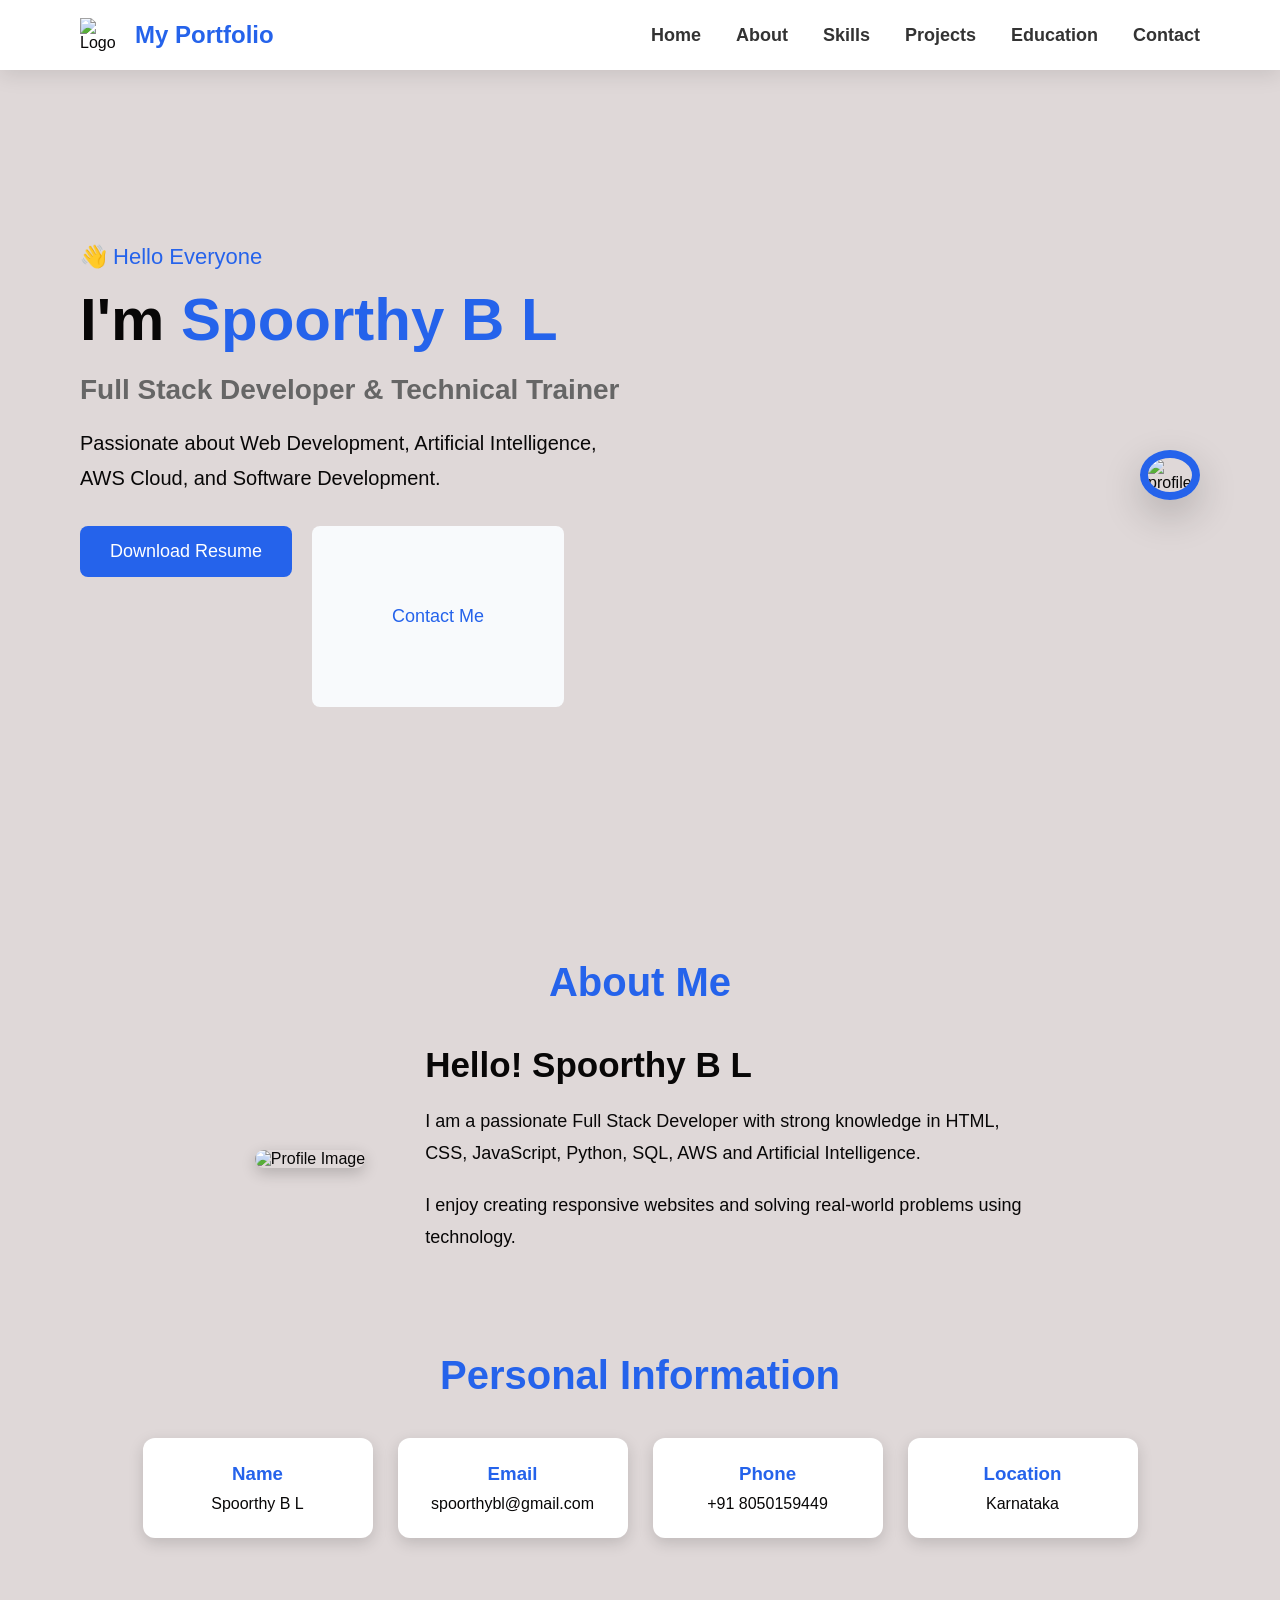
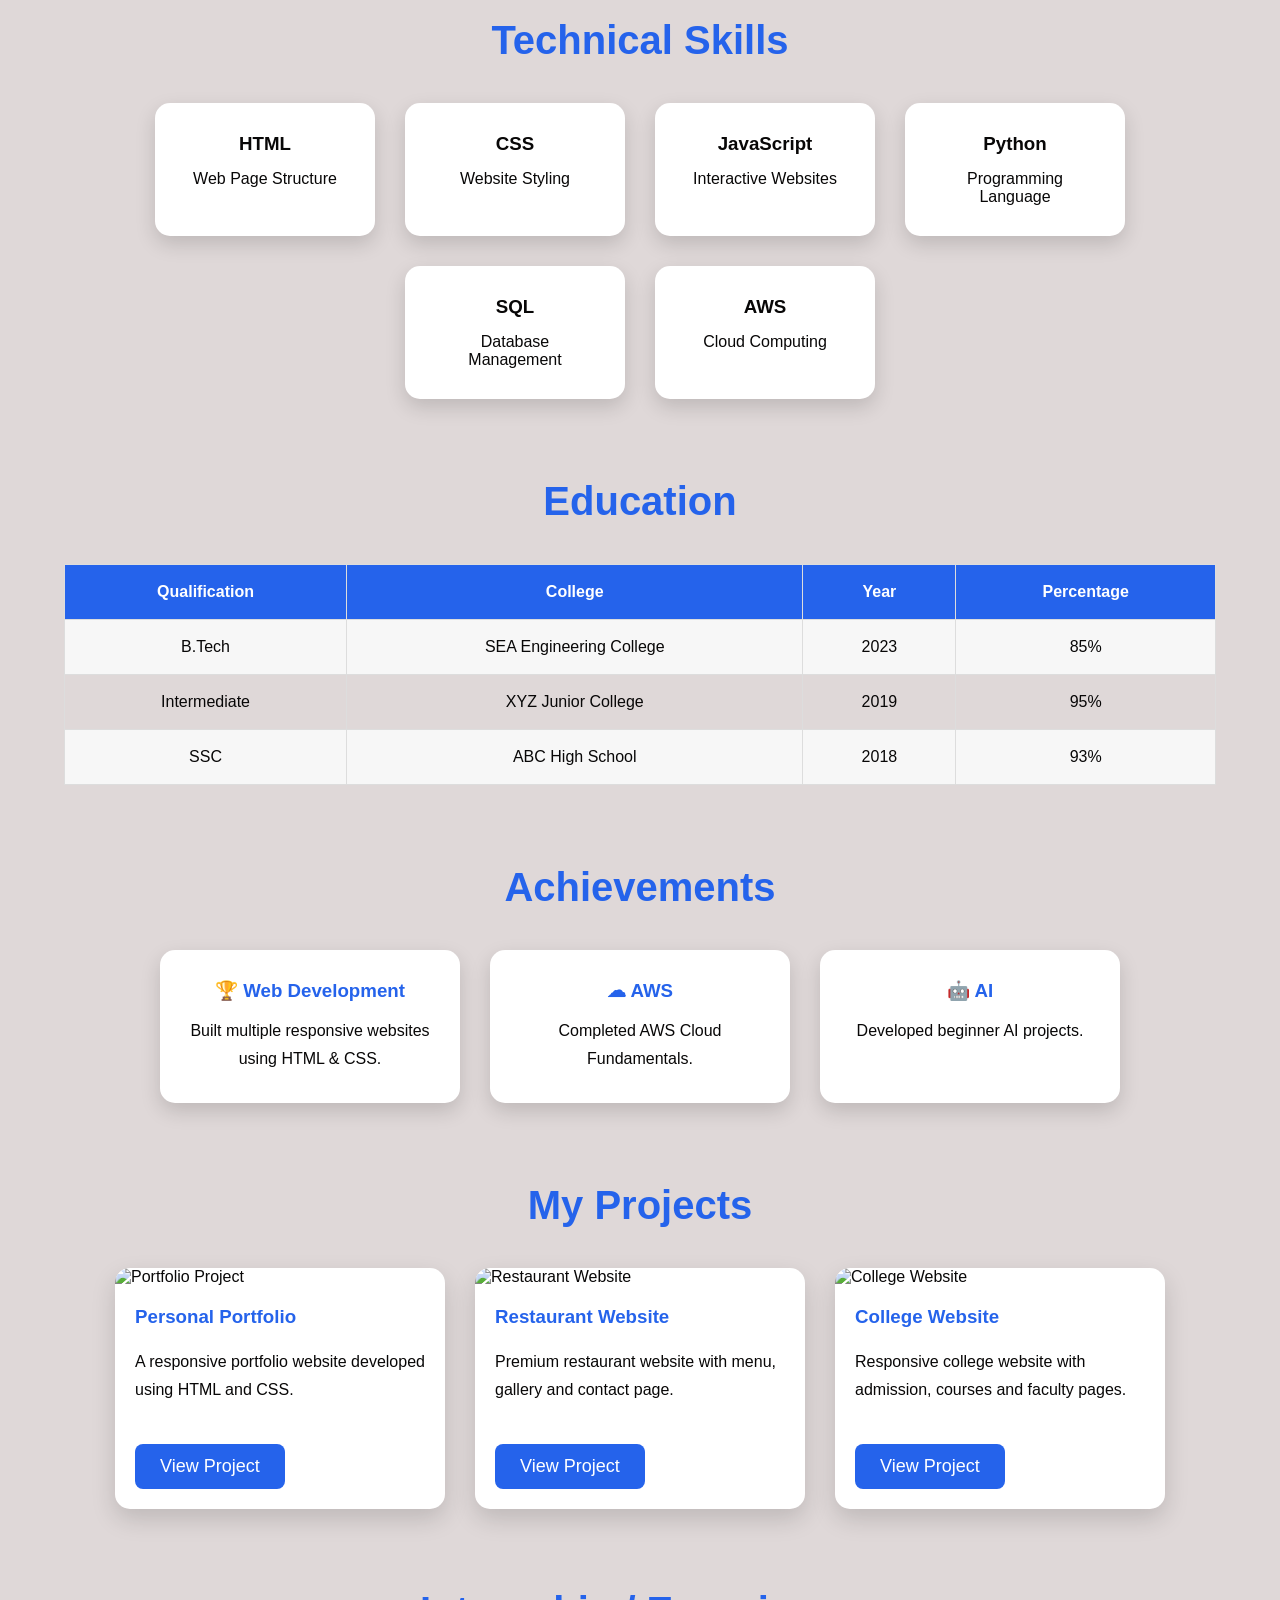
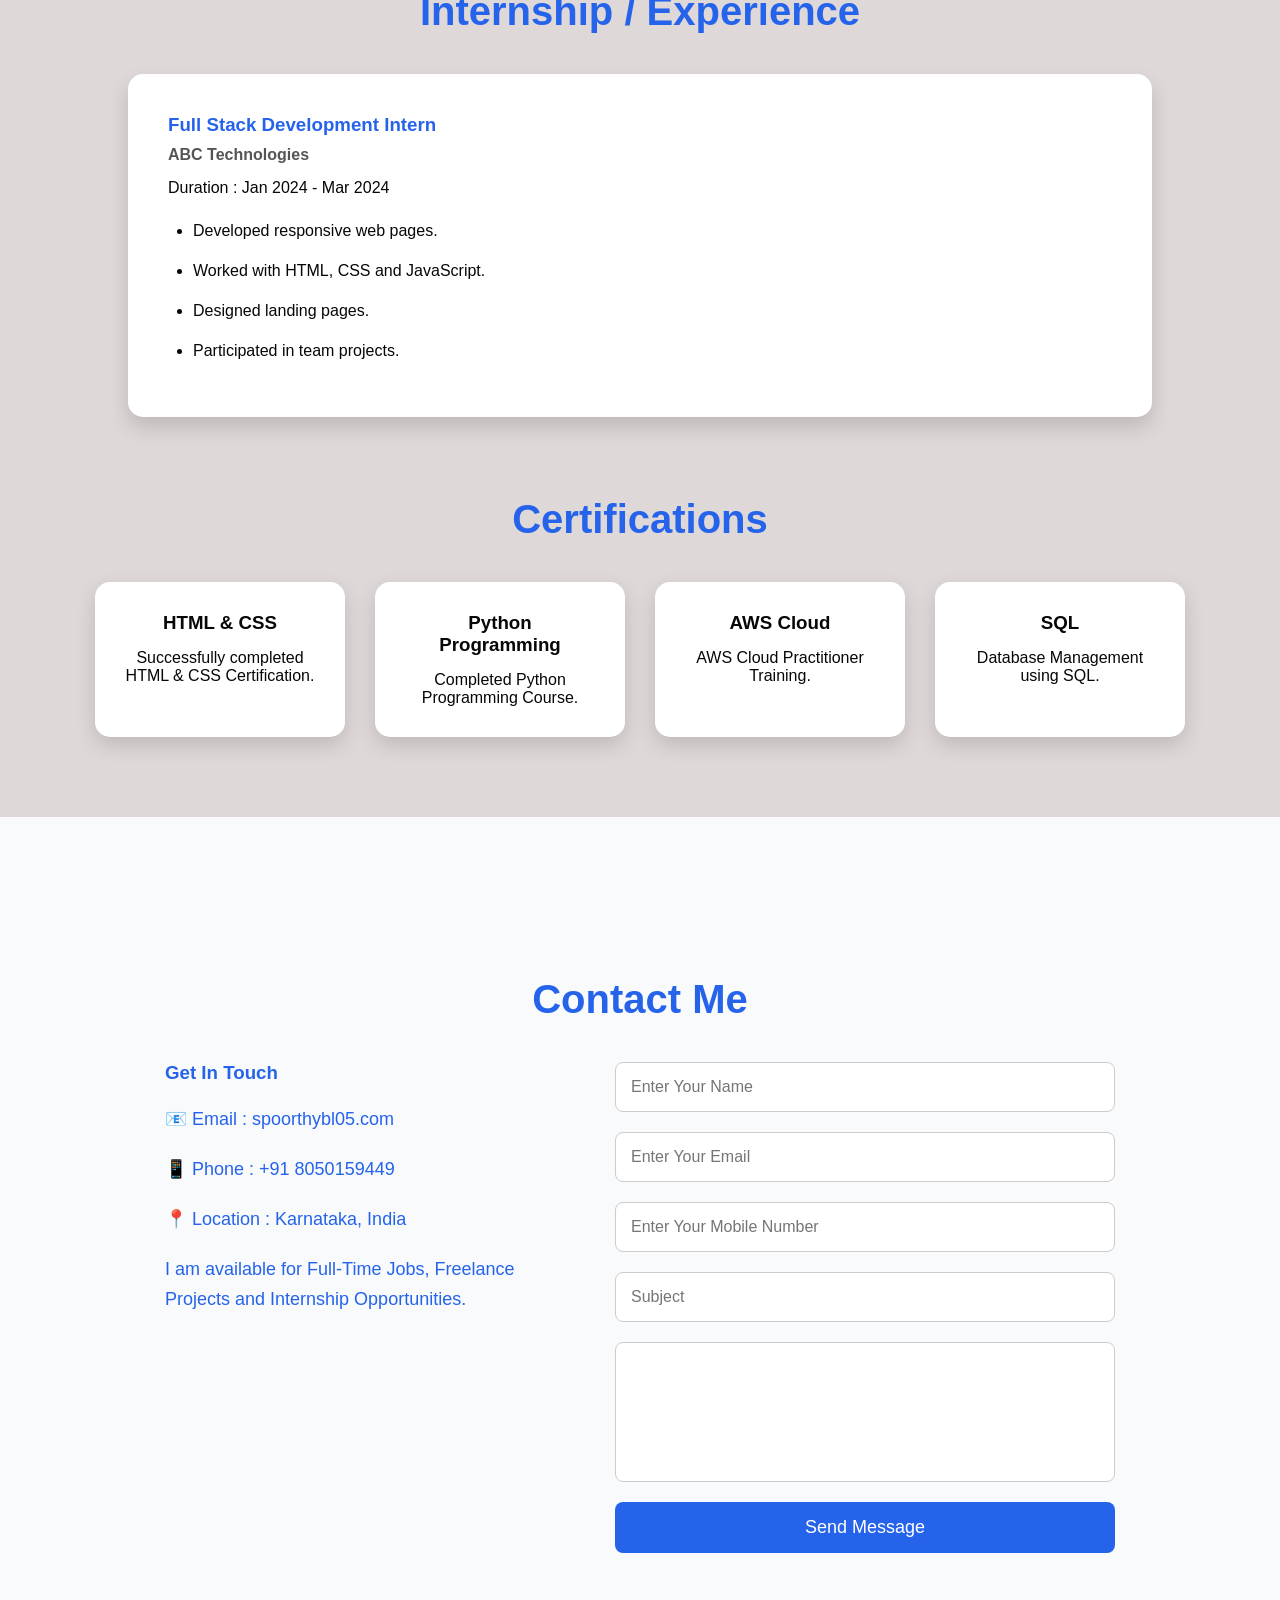
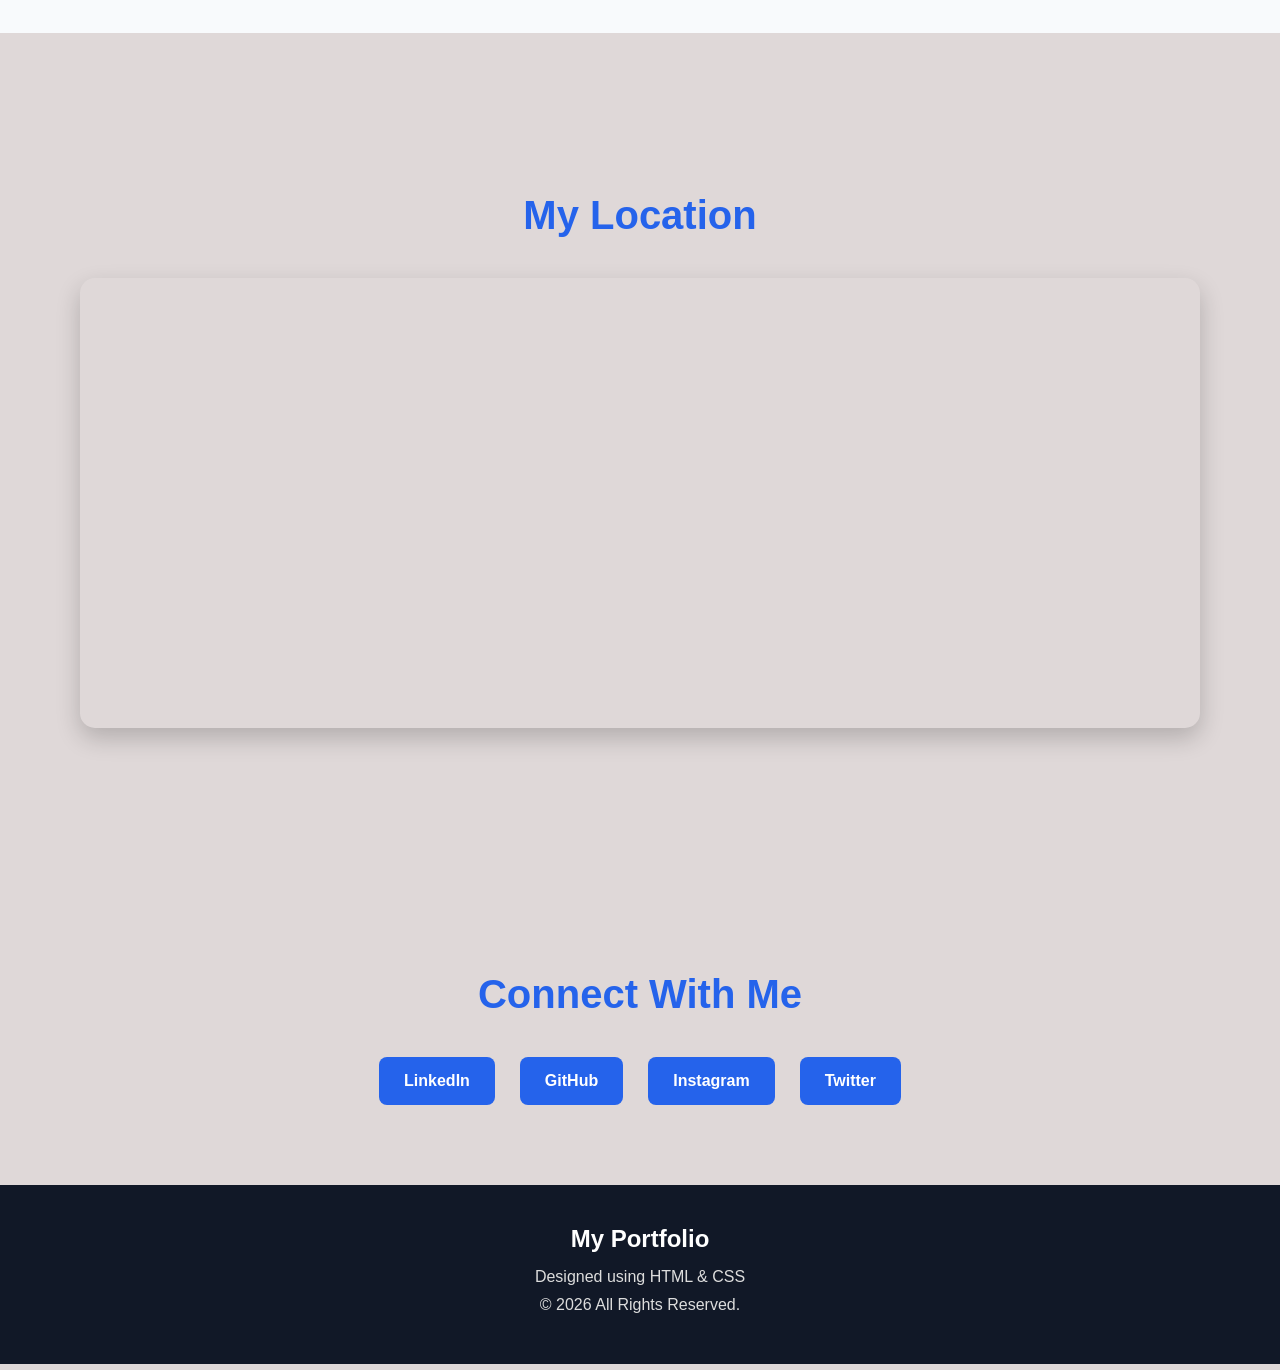
==== index.html @ d9932e9c "Add files via upload" ====
<!DOCTYPE html>

<!--
====================================================
        STUDENT PERSONAL PORTFOLIO WEBSITE
====================================================

Author : Spoorthy B L

This project is created for learning HTML & CSS.

====================================================
-->

<html lang="en">

<head>

    <!-- Character Encoding -->
    <meta charset="UTF-8">

    <!-- Responsive Website -->
    <meta name="viewport"
          content="width=device-width, initial-scale=1.0">

    <!-- SEO Description -->
    <meta name="description"
          content="Personal Portfolio Website">

    <!-- Keywords -->
    <meta name="keywords"
          content="HTML,CSS,Portfolio">

    <!-- Author -->
    <meta name="author"
          content="Spoorthy B L">

    <!-- Browser Title -->
    <title>Spoorthy B L- Portfolio</title>

    <!-- Website Logo -->
    <link rel="icon"
          href="images/logo.png">

    <!-- External CSS -->
    <link rel="stylesheet"
          href="style1.css">

</head>

<body>

<!-- ===========================================
                HEADER START
=========================================== -->

<header>

    <!-- Website Logo -->

    <div class="logo">

        <img src="images/logo.png"
             alt="Logo">

        <h2>My Portfolio</h2>

    </div>

    <!-- Navigation -->

    <nav>

        <ul>

            <li><a href="#home">Home</a></li>

            <li><a href="#about">About</a></li>

            <li><a href="#skills">Skills</a></li>

            <li><a href="#projects">Projects</a></li>

            <li><a href="#education">Education</a></li>

            <li><a href="#contact">Contact</a></li>

        </ul>

    </nav>

</header>

<!-- ===========================================
                HEADER END
=========================================== -->





<!-- ===========================================
                HERO SECTION
=========================================== -->

<section class="hero">

    <!-- Left Side -->

    <div class="hero-content">

        <p class="welcome">

            👋 Hello Everyone

        </p>

        <h1>

            I'm

            <span>

               Spoorthy B L

            </span>

        </h1>

        <h3>

            Full Stack Developer & Technical Trainer

        </h3>

        <p class="description">

            Passionate about Web Development,

            Artificial Intelligence,

            AWS Cloud,

            and Software Development.

        </p>

        <div class="buttons">

            <a href="resume.pdf"
               download>

                <button class="resume">

                    Download Resume

                </button>

            </a>

            <a href="#contact">

                <button class="contact">

                    Contact Me

                </button>

            </a>

        </div>

    </div>



    <!-- Right Side -->

    <div class="hero-image">

        <img src="C:\Users\SPOORTHY\Downloads\123.jpg"
             alt="profile">

    </div>

</section>

<!-- ===========================================
                ABOUT SECTION START
=========================================== -->

<section class="about" id="about">

    <h2 class="section-title">

        About Me

    </h2>

    <div class="about-container">

        <div class="about-image">

            <img src="images/profile.png"
                 alt="Profile Image">

        </div>

        <div class="about-content">

            <h3>Hello! Spoorthy B L</h3>

            <p>

                I am a passionate Full Stack Developer with
                strong knowledge in HTML, CSS, JavaScript,
                Python, SQL, AWS and Artificial Intelligence.

            </p>

            <p>

                I enjoy creating responsive websites and
                solving real-world problems using technology.

            </p>

        </div>

    </div>

</section>

<!-- ===========================================
                ABOUT SECTION END
=========================================== -->



<!-- ===========================================
          PERSONAL INFORMATION START
=========================================== -->

<section class="personal-info">

    <h2 class="section-title">

        Personal Information

    </h2>

    <div class="info-container">

        <div class="info-card">

            <h3>Name</h3>

            <p>Spoorthy B L</p>

        </div>

        <div class="info-card">

            <h3>Email</h3>

            <p>spoorthybl@gmail.com</p>

        </div>

        <div class="info-card">

            <h3>Phone</h3>

            <p>+91 8050159449</p>

        </div>

        <div class="info-card">

            <h3>Location</h3>

            <p>Karnataka</p>

        </div>

    </div>

</section>

<!-- ===========================================
          PERSONAL INFORMATION END
=========================================== -->



<!-- ===========================================
                SKILLS SECTION
=========================================== -->

<section class="skills" id="skills">

    <h2 class="section-title">

        Technical Skills

    </h2>

    <div class="skills-container">

        <div class="skill-card">

            <h3>HTML</h3>

            <p>Web Page Structure</p>

        </div>

        <div class="skill-card">

            <h3>CSS</h3>

            <p>Website Styling</p>

        </div>

        <div class="skill-card">

            <h3>JavaScript</h3>

            <p>Interactive Websites</p>

        </div>

        <div class="skill-card">

            <h3>Python</h3>

            <p>Programming Language</p>

        </div>

        <div class="skill-card">

            <h3>SQL</h3>

            <p>Database Management</p>

        </div>

        <div class="skill-card">

            <h3>AWS</h3>

            <p>Cloud Computing</p>

        </div>

    </div>

</section>

<!-- ===========================================
                SKILLS END
=========================================== -->



<!-- ===========================================
            EDUCATION SECTION START
=========================================== -->

<section class="education" id="education">

    <h2 class="section-title">

        Education

    </h2>

    <table>

        <tr>

            <th>Qualification</th>

            <th>College</th>

            <th>Year</th>

            <th>Percentage</th>

        </tr>

        <tr>

            <td>B.Tech</td>

            <td>SEA Engineering College</td>

            <td>2023</td>

            <td>85%</td>

        </tr>

        <tr>

            <td>Intermediate</td>

            <td>XYZ Junior College</td>

            <td>2019</td>

            <td>95%</td>

        </tr>

        <tr>

            <td>SSC</td>

            <td>ABC High School</td>

            <td>2018</td>

            <td>93%</td>

        </tr>

    </table>

</section>

<!-- ===========================================
            EDUCATION END
=========================================== -->



<!-- ===========================================
            ACHIEVEMENTS START
=========================================== -->

<section class="achievements">

    <h2 class="section-title">

        Achievements

    </h2>

    <div class="achievement-container">

        <div class="achievement-card">

            <h3>🏆 Web Development</h3>

            <p>

                Built multiple responsive websites
                using HTML & CSS.

            </p>

        </div>

        <div class="achievement-card">

            <h3>☁ AWS</h3>

            <p>

                Completed AWS Cloud Fundamentals.

            </p>

        </div>

        <div class="achievement-card">

            <h3>🤖 AI</h3>

            <p>

                Developed beginner AI projects.

            </p>

        </div>

    </div>

</section>

<!-- ===========================================
            ACHIEVEMENTS END
=========================================== -->

<!-- ===========================================
                PROJECTS SECTION START
=========================================== -->

<section class="projects" id="projects">

    <h2 class="section-title">

        My Projects

    </h2>

    <div class="projects-container">

        <!-- Project 1 -->

        <div class="project-card">

            <img src="images/personalportfolio.png"
                 alt="Portfolio Project">

            <h3>Personal Portfolio</h3>

            <p>

                A responsive portfolio website developed
                using HTML and CSS.

            </p>

            <a href="#">

                <button>View Project</button>

            </a>

        </div>

        <!-- Project 2 -->

        <div class="project-card">

            <img src="images/restaurantwebsite.png"
                 alt="Restaurant Website">

            <h3>Restaurant Website</h3>

            <p>

                Premium restaurant website with menu,
                gallery and contact page.

            </p>

            <a href="#">

                <button>View Project</button>

            </a>

        </div>

        <!-- Project 3 -->

        <div class="project-card">

            <img src="images/collegewebsite.png"
                 alt="College Website">

            <h3>College Website</h3>

            <p>

                Responsive college website with admission,
                courses and faculty pages.

            </p>

            <a href="#">

                <button>View Project</button>

            </a>

        </div>

    </div>

</section>

<!-- ===========================================
                PROJECTS SECTION END
=========================================== -->





<!-- ===========================================
                EXPERIENCE SECTION START
=========================================== -->

<section class="experience">

    <h2 class="section-title">

        Internship / Experience

    </h2>

    <div class="experience-card">

        <h3>

            Full Stack Development Intern

        </h3>

        <h4>

            ABC Technologies

        </h4>

        <p>

            Duration : Jan 2024 - Mar 2024

        </p>

        <ul>

            <li>

                Developed responsive web pages.

            </li>

            <li>

                Worked with HTML, CSS and JavaScript.

            </li>

            <li>

                Designed landing pages.

            </li>

            <li>

                Participated in team projects.

            </li>

        </ul>

    </div>

</section>

<!-- ===========================================
                EXPERIENCE SECTION END
=========================================== -->





<!-- ===========================================
            CERTIFICATIONS SECTION START
=========================================== -->

<section class="certifications">

    <h2 class="section-title">

        Certifications

    </h2>

    <div class="certificate-container">

        <div class="certificate-card">

            <h3>

                HTML & CSS

            </h3>

            <p>

                Successfully completed HTML & CSS
                Certification.

            </p>

        </div>

        <div class="certificate-card">

            <h3>

                Python Programming

            </h3>

            <p>

                Completed Python Programming Course.

            </p>

        </div>

        <div class="certificate-card">

            <h3>

                AWS Cloud

            </h3>

            <p>

                AWS Cloud Practitioner Training.

            </p>

        </div>

        <div class="certificate-card">

            <h3>

                SQL

            </h3>

            <p>

                Database Management using SQL.

            </p>

        </div>

    </div>

</section>

<!-- ===========================================
            CERTIFICATIONS SECTION END
=========================================== -->
<!-- ===========================================
                CONTACT SECTION START
=========================================== -->

<section class="contact" id="contact">

    <h2 class="section-title">

        Contact Me

    </h2>

    <div class="contact-container">

        <!-- Contact Information -->

        <div class="contact-info">

            <h3>Get In Touch</h3>

            <p>

                📧 Email :
               spoorthybl05.com

            </p>

            <p>

                📱 Phone :
                +91 8050159449

            </p>

            <p>

                📍 Location :
                Karnataka, India

            </p>

            <p>

                I am available for Full-Time Jobs,
                Freelance Projects and Internship Opportunities.

            </p>

        </div>



        <!-- Contact Form -->

        <div class="contact-form">

            <form>

                <input
                    type="text"
                    placeholder="Enter Your Name"
                    required>

                <input
                    type="email"
                    placeholder="Enter Your Email"
                    required>

                <input
                    type="tel"
                    placeholder="Enter Your Mobile Number"
                    required>

                <input
                    type="text"
                    placeholder="Subject">

                <textarea
                    rows="6"
                    placeholder="Write Your Message Here">

                </textarea>

                <button>

                    Send Message

                </button>

            </form>

        </div>

    </div>

</section>

<!-- ===========================================
                CONTACT SECTION END
=========================================== -->





<!-- ===========================================
                GOOGLE MAP START
=========================================== -->

<section class="map">

    <h2 class="section-title">

        My Location

    </h2>

    <iframe

<iframe src="https://www.google.com/maps/embed?pb=!1m18!1m12!1m3!1d3887.4434815769782!2d77.71379259999999!3d13.0074066!2m3!1f0!2f0!3f0!3m2!1i1024!2i768!4f13.1!3m3!1m2!1s0x3bae112dc5b29ee1%3A0xb481c69eb8e710c8!2sSea%20College%20of%20Science%2C%20Commerce%20and%20Arts!5e0!3m2!1sen!2sin!4v1783386291358!5m2!1sen!2sin" width="100" height="50" style="border:1;" allowfullscreen="" loading="lazy" referrerpolicy="strict-origin-when-cross-origin"></iframe>

</section>

<!-- ===========================================
                GOOGLE MAP END
=========================================== -->





<!-- ===========================================
                SOCIAL MEDIA START
=========================================== -->

<section class="social">

<h2 class="section-title">

Connect With Me

</h2>

<div class="social-links">

<a href="https://www.linkedin.com/in/valluru-samara-simha-reddy/">LinkedIn</a>

<a href="#">GitHub</a>

<a href="#">Instagram</a>

<a href="#">Twitter</a>

</div>

</section>

<!-- ===========================================
                SOCIAL MEDIA END
=========================================== -->





<!-- ===========================================
                FOOTER START
=========================================== -->

<footer>

<h2>

My Portfolio

</h2>

<p>

Designed using HTML & CSS

</p>

<p>

© 2026 All Rights Reserved.

</p>

</footer>

<!-- ===========================================
                FOOTER END
=========================================== -->
</body>

</html>
---- style1.css ----
/* =========================================

        RESET

========================================= */

*{

margin:0;

padding:0;

box-sizing:border-box;

}


/* =========================================

        BODY

========================================= */

body{

font-family:Arial, Helvetica, sans-serif;

background:#dfd8d8;

color:#080707;

}


/* =========================================

        HEADER

========================================= */

header{

position:sticky;

top:0;

display:flex;

justify-content:space-between;

align-items:center;

padding:18px 80px;

background:white;

box-shadow:0px 5px 20px rgba(0,0,0,.1);

z-index:1000;

}


/* Logo */

.logo{

display:flex;

align-items:center;

gap:10px;

}

.logo img{

width:45px;

}

.logo h2{

color:#2563EB;

}


/* Navigation */

nav ul{

display:flex;

list-style:none;

gap:35px;

}

nav ul li a{

text-decoration:none;

font-size:18px;

font-weight:bold;

color:#333;

transition:.3s;

}

nav ul li a:hover{

color:#2563EB;

}


/* =========================================

        HERO

========================================= */

.hero{

display:flex;

justify-content:space-between;

align-items:center;

padding:80px;

min-height:90vh;

}


/* Left Side */

.hero-content{

width:50%;

}

.welcome{

font-size:22px;

color:#2563EB;

margin-bottom:15px;

}

.hero-content h1{

font-size:60px;

margin-bottom:20px;

}

.hero-content span{

color:#2563EB;

}

.hero-content h3{

font-size:28px;

color:#666;

margin-bottom:20px;

}

.description{

font-size:20px;

line-height:35px;

margin-bottom:30px;

}


/* Buttons */

.buttons{

display:flex;

gap:20px;

}

button{

padding:15px 30px;

border:none;

font-size:18px;

cursor:pointer;

border-radius:8px;

transition:.3s;

}

.resume{

background:#2563EB;

color:white;

}

.resume:hover{

background:#1E40AF;

}

.contact{

background:white;
/* 
border:1px solid #2563EB; */

color:#2563EB;

}

.contact:hover{

background:#2563EB;

color:white;

}


/* Right Side */

.hero-image{

width: 60px;

display:flex;

justify-content:center;

}

.hero-image img{

width:350px;

border-radius:50%;

border:8px solid #2563EB;

box-shadow:0px 15px 40px rgba(0,0,0,.2);

}

/* ===========================================
        COMMON SECTION TITLE
=========================================== */

.section-title{

text-align:center;

font-size:40px;

margin-top:80px;

margin-bottom:40px;

color:#2563EB;

}

/* ===========================================
            ABOUT
=========================================== */

.about-container{

display:flex;

justify-content:center;

align-items:center;

gap:60px;

width:85%;

margin:auto;

}

.about-image img{

width: 50px;

border-radius:10px;

box-shadow:0px 5px 15px rgba(0,0,0,.2);

}

.about-content{

width:600px;

}

.about-content h3{

font-size:35px;

margin-bottom:20px;

}

.about-content p{

font-size:18px;

line-height:32px;

margin-bottom:20px;

}

/* ===========================================
        PERSONAL INFO
=========================================== */

.info-container{

display:flex;

justify-content:center;

gap:25px;

flex-wrap:wrap;

}

.info-card{

width:230px;

padding:25px;

background:white;

text-align:center;

border-radius:12px;

box-shadow:0px 5px 15px rgba(0,0,0,.15);

transition:.3s;

}

.info-card:hover{

transform:translateY(-8px);

}

.info-card h3{

color:#2563EB;

margin-bottom:10px;

}

/* ===========================================
            SKILLS
=========================================== */

.skills-container{

display:flex;

justify-content:center;

flex-wrap:wrap;

gap:30px;

width:90%;

margin:auto;

}

.skill-card{

width:220px;

padding:30px;

background:white;

text-align:center;

border-radius:15px;

box-shadow:0px 8px 20px rgba(0,0,0,.15);

transition:.3s;

}

.skill-card:hover{

transform:scale(1.05);

background:#2563EB;

color:white;

}

.skill-card h3{

margin-bottom:15px;

}

/* ===========================================
            EDUCATION
=========================================== */

table{

width:90%;

margin:auto;

border-collapse:collapse;

}

th{

background:#2563EB;

color:white;

padding:18px;

}

td{

padding:18px;

text-align:center;

}

table,th,td{

border:1px solid #ddd;

}

tr:nth-child(even){

background:#f7f7f7;

}

tr:hover{

background:#e8f0ff;

}

/* ===========================================
            ACHIEVEMENTS
=========================================== */

.achievement-container{

display:flex;

justify-content:center;

gap:30px;

flex-wrap:wrap;

margin-bottom:80px;

}

.achievement-card{

width:300px;

padding:30px;

background:white;

border-radius:15px;

box-shadow:0px 8px 20px rgba(0,0,0,.15);

text-align:center;

transition:.3s;

}

.achievement-card:hover{

transform:translateY(-10px);

}

.achievement-card h3{

margin-bottom:15px;

color:#2563EB;

}

.achievement-card p{

line-height:28px;

}
/* ===========================================
            PROJECTS
=========================================== */

.projects-container{

display:flex;

justify-content:center;

flex-wrap:wrap;

gap:30px;

width:90%;

margin:auto;

}

.project-card{

width:330px;

background:white;

border-radius:15px;

overflow:hidden;

box-shadow:0px 10px 25px rgba(0,0,0,.15);

transition:.3s;

}

.project-card:hover{

transform:translateY(-10px);

}

.project-card img{

width:100%;

height:200px;

object-fit:cover;

}

.project-card h3{

margin:20px;

color:#2563EB;

}

.project-card p{

margin:20px;

line-height:28px;

}

.project-card button{

margin:20px;

padding:12px 25px;

background:#2563EB;

color:white;

border:none;

border-radius:8px;

cursor:pointer;

}

.project-card button:hover{

background:#1E40AF;

}

/* ===========================================
            EXPERIENCE
=========================================== */

.experience-card{

width:80%;

margin:auto;

background:white;

padding:40px;

border-radius:15px;

box-shadow:0px 10px 20px rgba(0,0,0,.15);

}

.experience-card h3{

color:#2563EB;

margin-bottom:10px;

}

.experience-card h4{

margin-bottom:15px;

color:#555;

}

.experience-card p{

margin-bottom:20px;

}

.experience-card ul{

margin-left:25px;

}

.experience-card li{

margin-bottom:12px;

line-height:28px;

}

/* ===========================================
            CERTIFICATIONS
=========================================== */

.certificate-container{

display:flex;

justify-content:center;

flex-wrap:wrap;

gap:30px;

margin-bottom:80px;

}

.certificate-card{

width:250px;

background:white;

padding:30px;

text-align:center;

border-radius:15px;

box-shadow:0px 8px 20px rgba(0,0,0,.15);

transition:.3s;

}

.certificate-card:hover{

background:#2563EB;

color:white;

transform:scale(1.05);

}

.certificate-card h3{

margin-bottom:15px;

}

/* ===========================================
            CONTACT SECTION
=========================================== */

.contact{

padding:80px;

background:#F8FAFC;

}

.contact-container{

display:flex;

justify-content:center;

align-items:flex-start;

gap:50px;

flex-wrap:wrap;

}

.contact-info{

width:400px;

}

.contact-info h3{

color:#2563EB;

margin-bottom:20px;

}

.contact-info p{

margin-bottom:20px;

line-height:30px;

font-size:18px;

}

.contact-form{

width:500px;

}

.contact-form form{

display:flex;

flex-direction:column;

}

.contact-form input{

padding:15px;

margin-bottom:20px;

border:1px solid #ccc;

border-radius:8px;

font-size:16px;

}

.contact-form textarea{

padding:15px;

border:1px solid #ccc;

border-radius:8px;

font-size:16px;

margin-bottom:20px;

resize:none;

}

.contact-form button{

background:#2563EB;

color:white;

padding:15px;

border:none;

border-radius:8px;

font-size:18px;

cursor:pointer;

transition:.3s;

}

.contact-form button:hover{

background:#1E40AF;

}





/* ===========================================
                MAP
=========================================== */

.map{

padding:80px;

}

.map iframe{

width:100%;

height:450px;

border:0;

border-radius:15px;

box-shadow:0px 10px 25px rgba(0,0,0,.2);

}





/* ===========================================
            SOCIAL MEDIA
=========================================== */

.social{

padding:80px;

text-align:center;

}

.social-links{

display:flex;

justify-content:center;

gap:25px;

flex-wrap:wrap;

}

.social-links a{

text-decoration:none;

padding:15px 25px;

background:#2563EB;

color:white;

border-radius:8px;

transition:.3s;

font-weight:bold;

}

.social-links a:hover{

background:#1E40AF;

transform:translateY(-5px);

}





/* ===========================================
                FOOTER
=========================================== */

footer{

background:#111827;

color:white;

text-align:center;

padding:40px;

}

footer h2{

margin-bottom:15px;

}

footer p{

margin-bottom:10px;

color:#ddd;

}
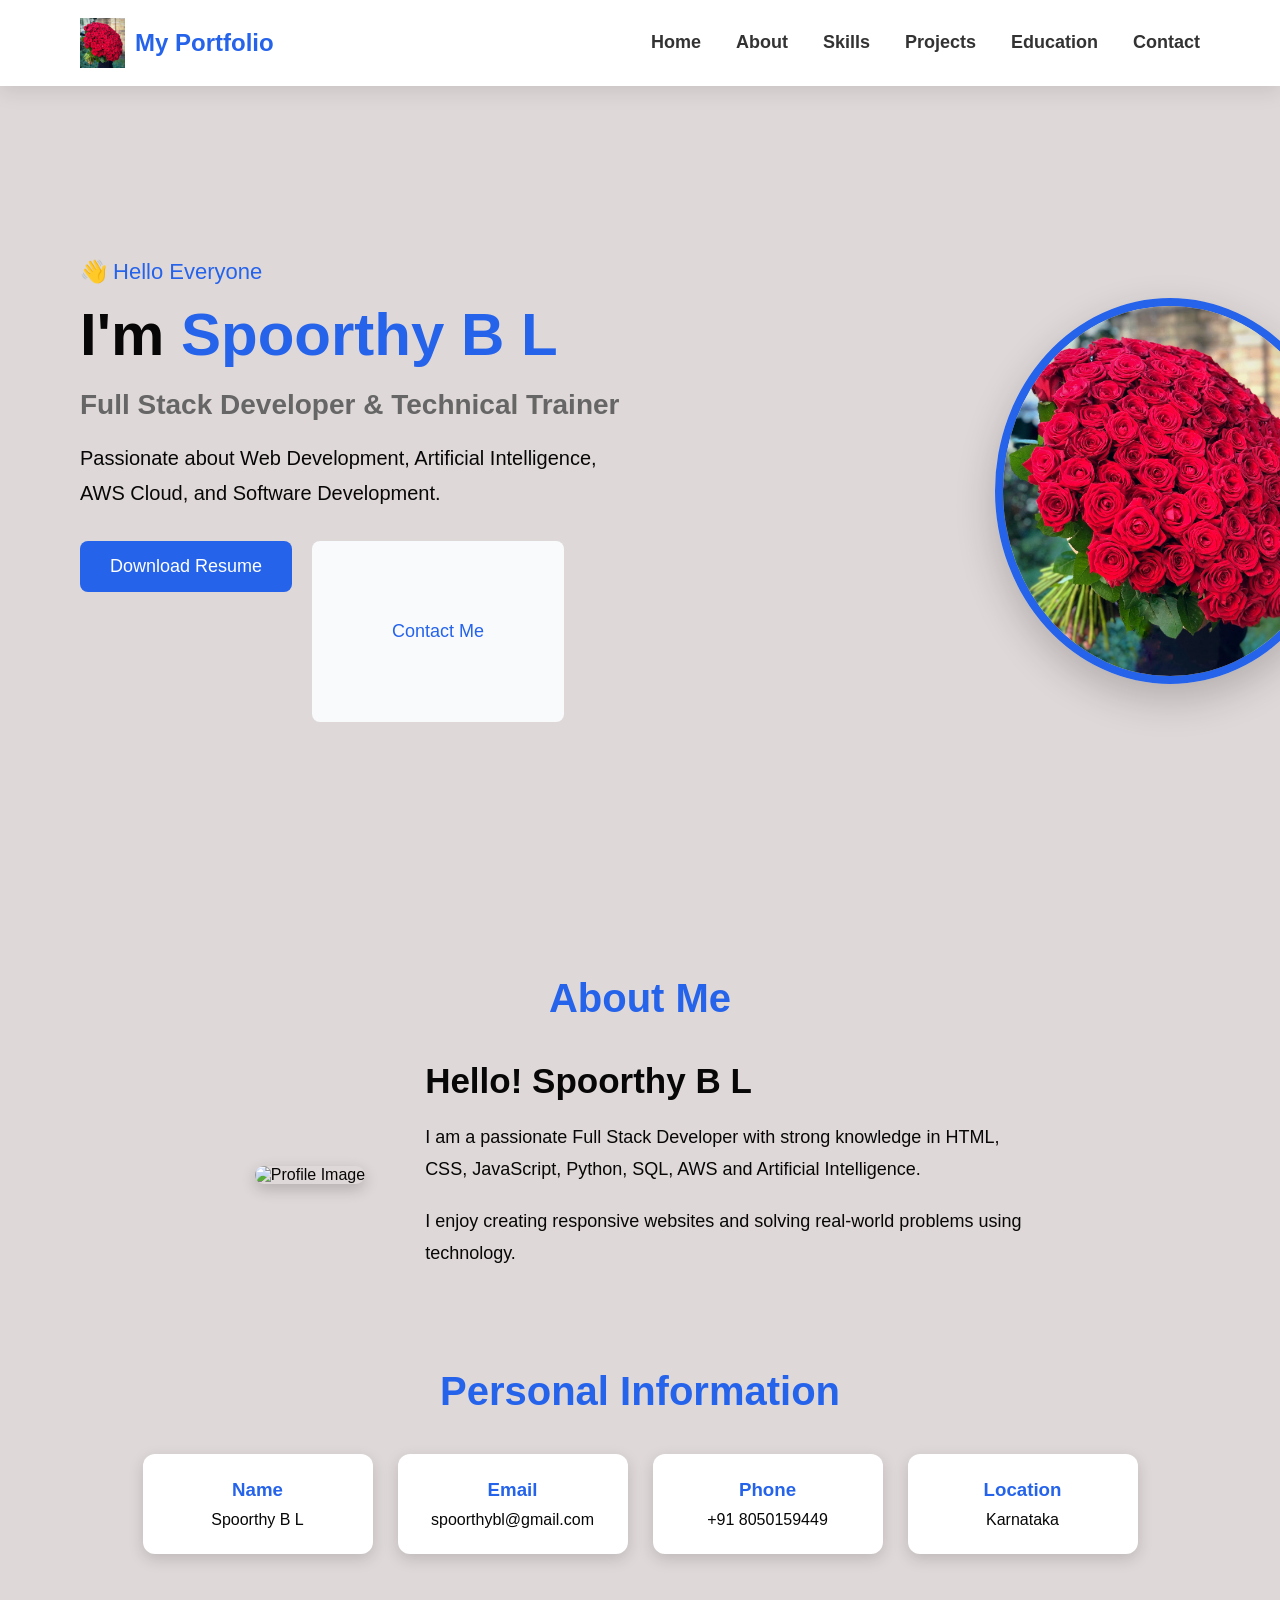
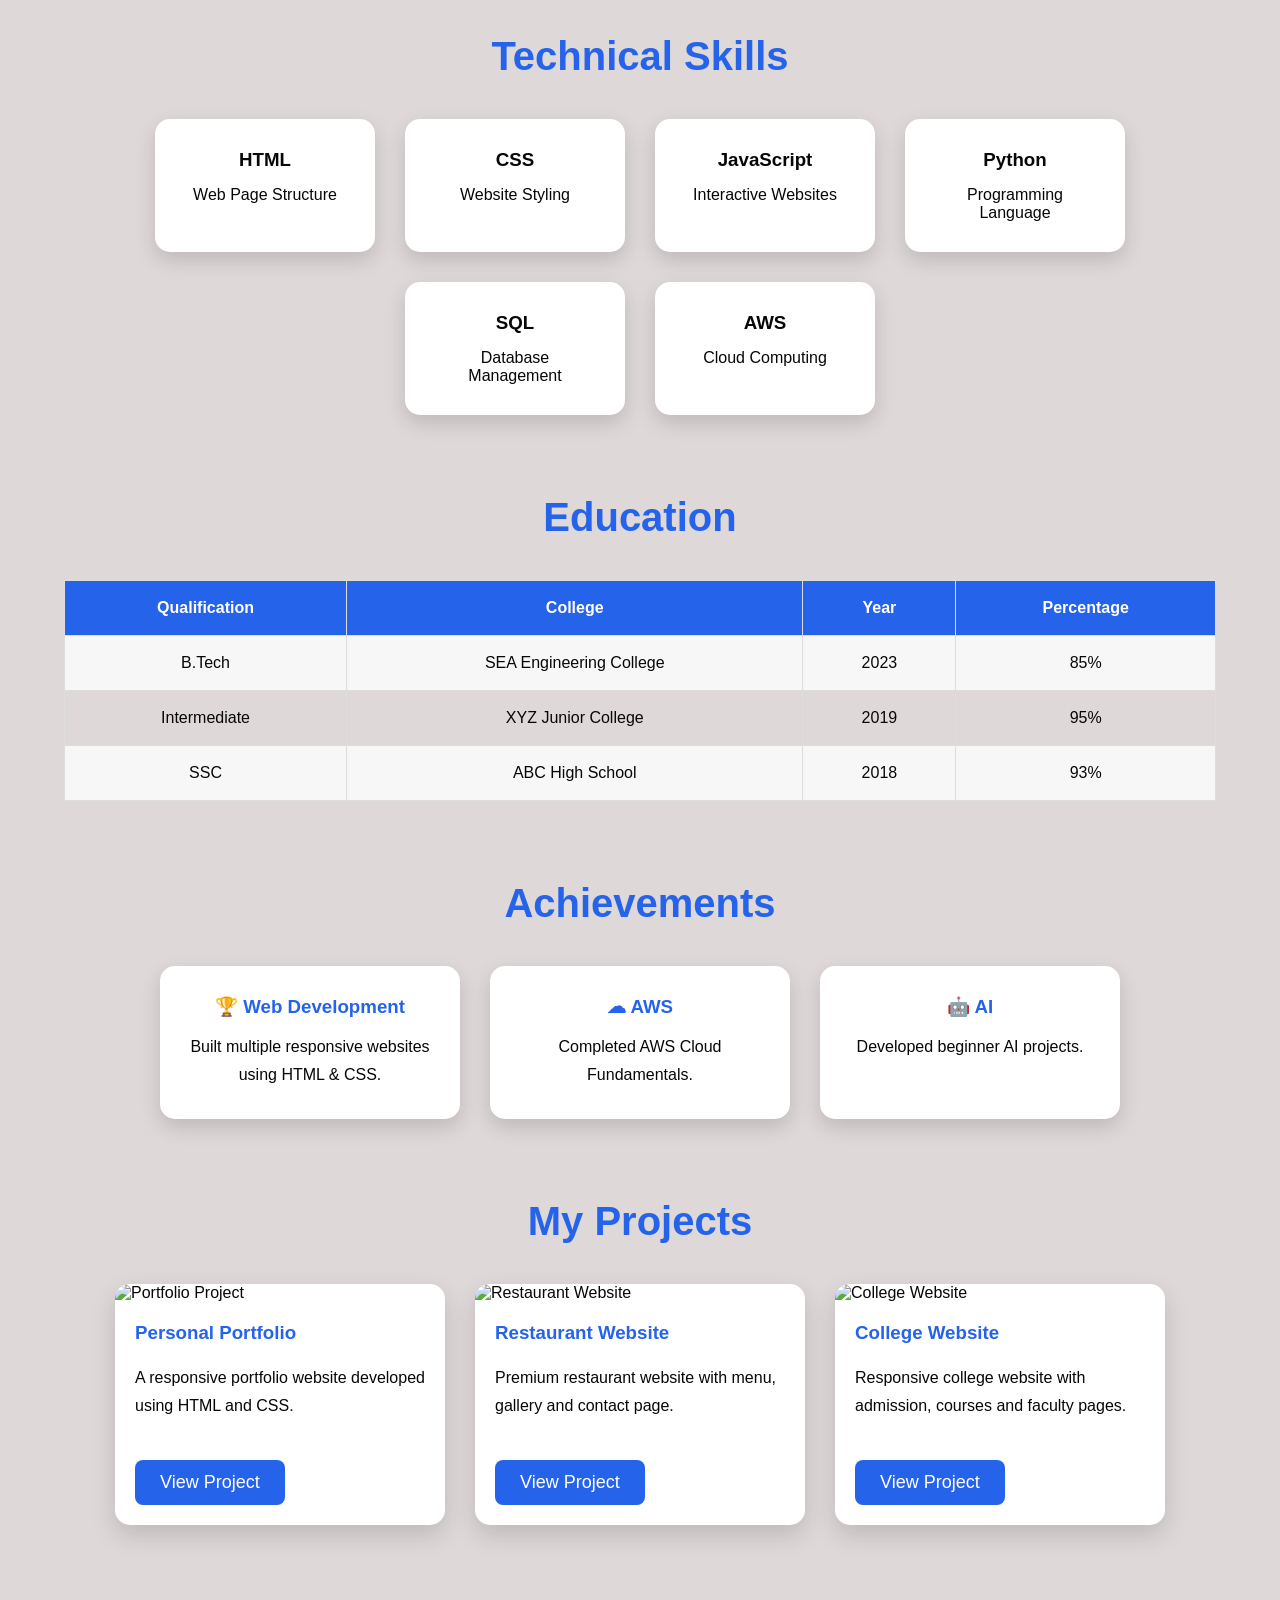
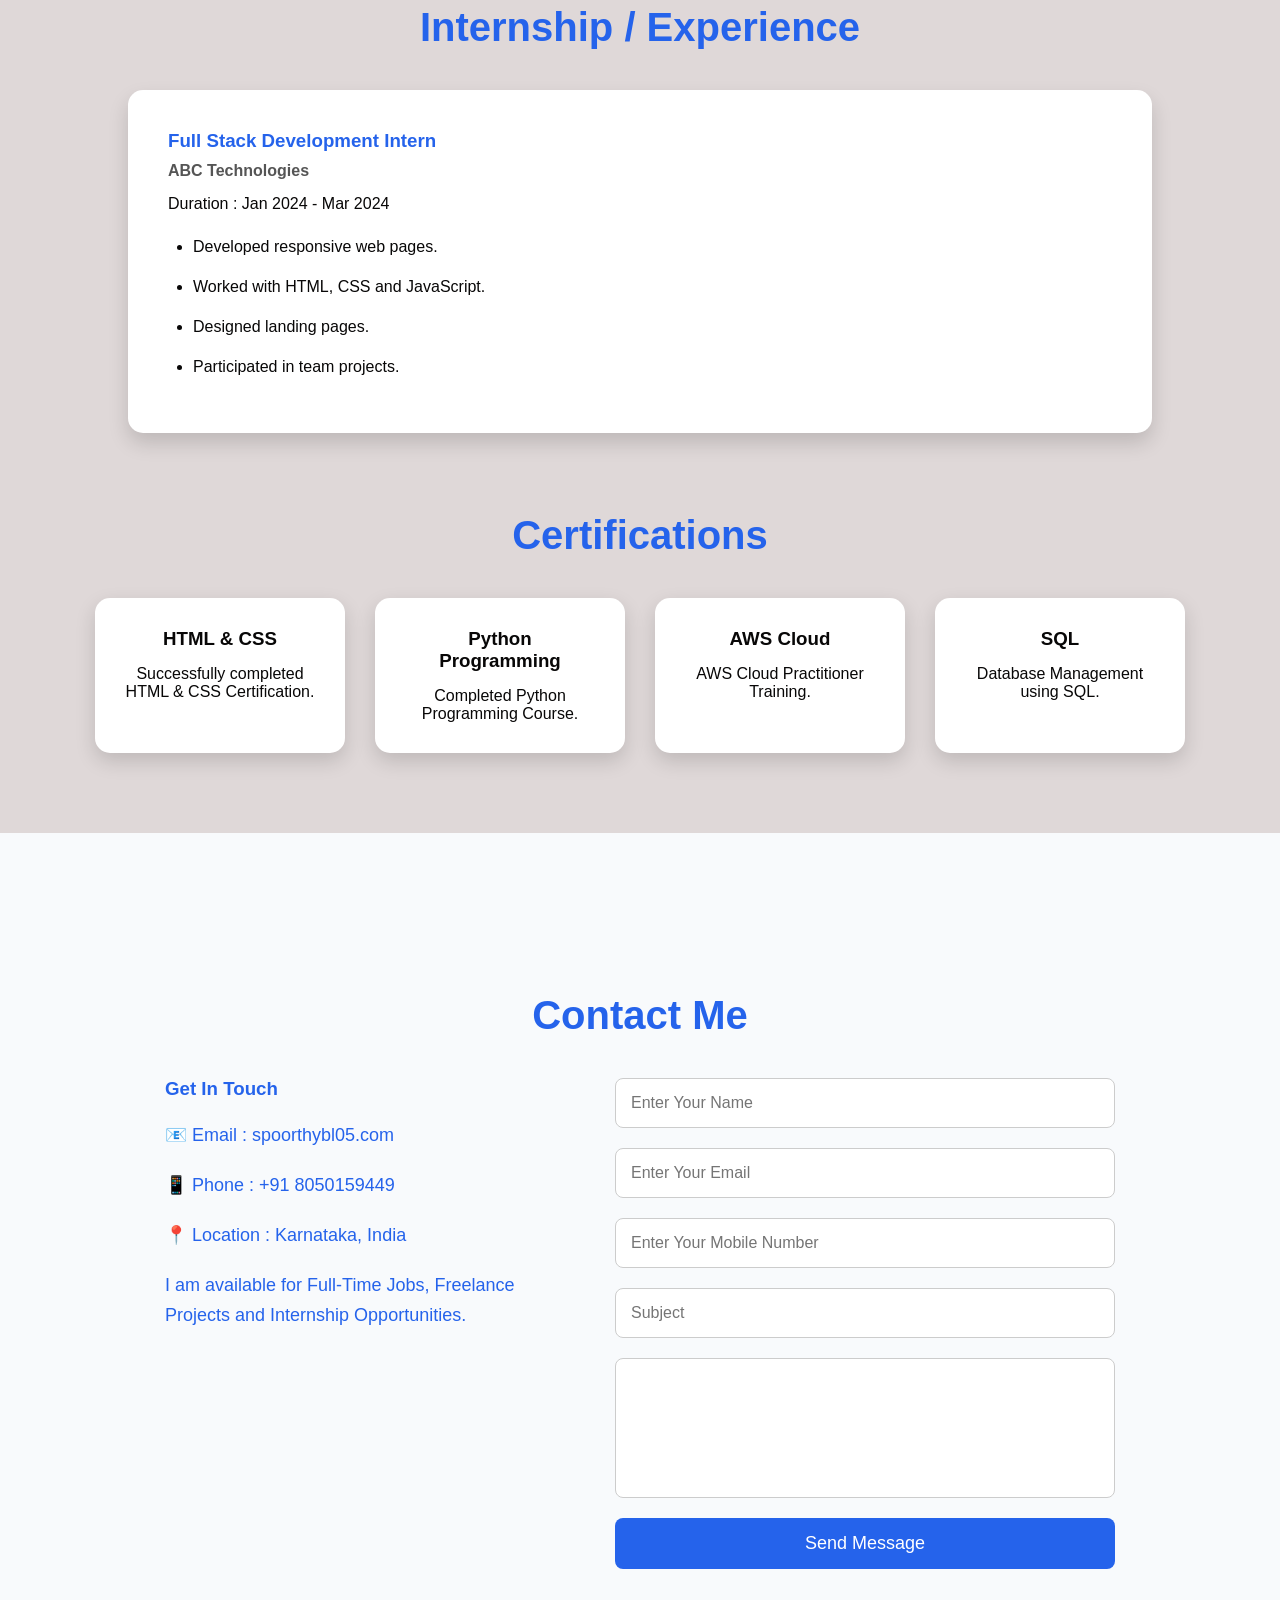
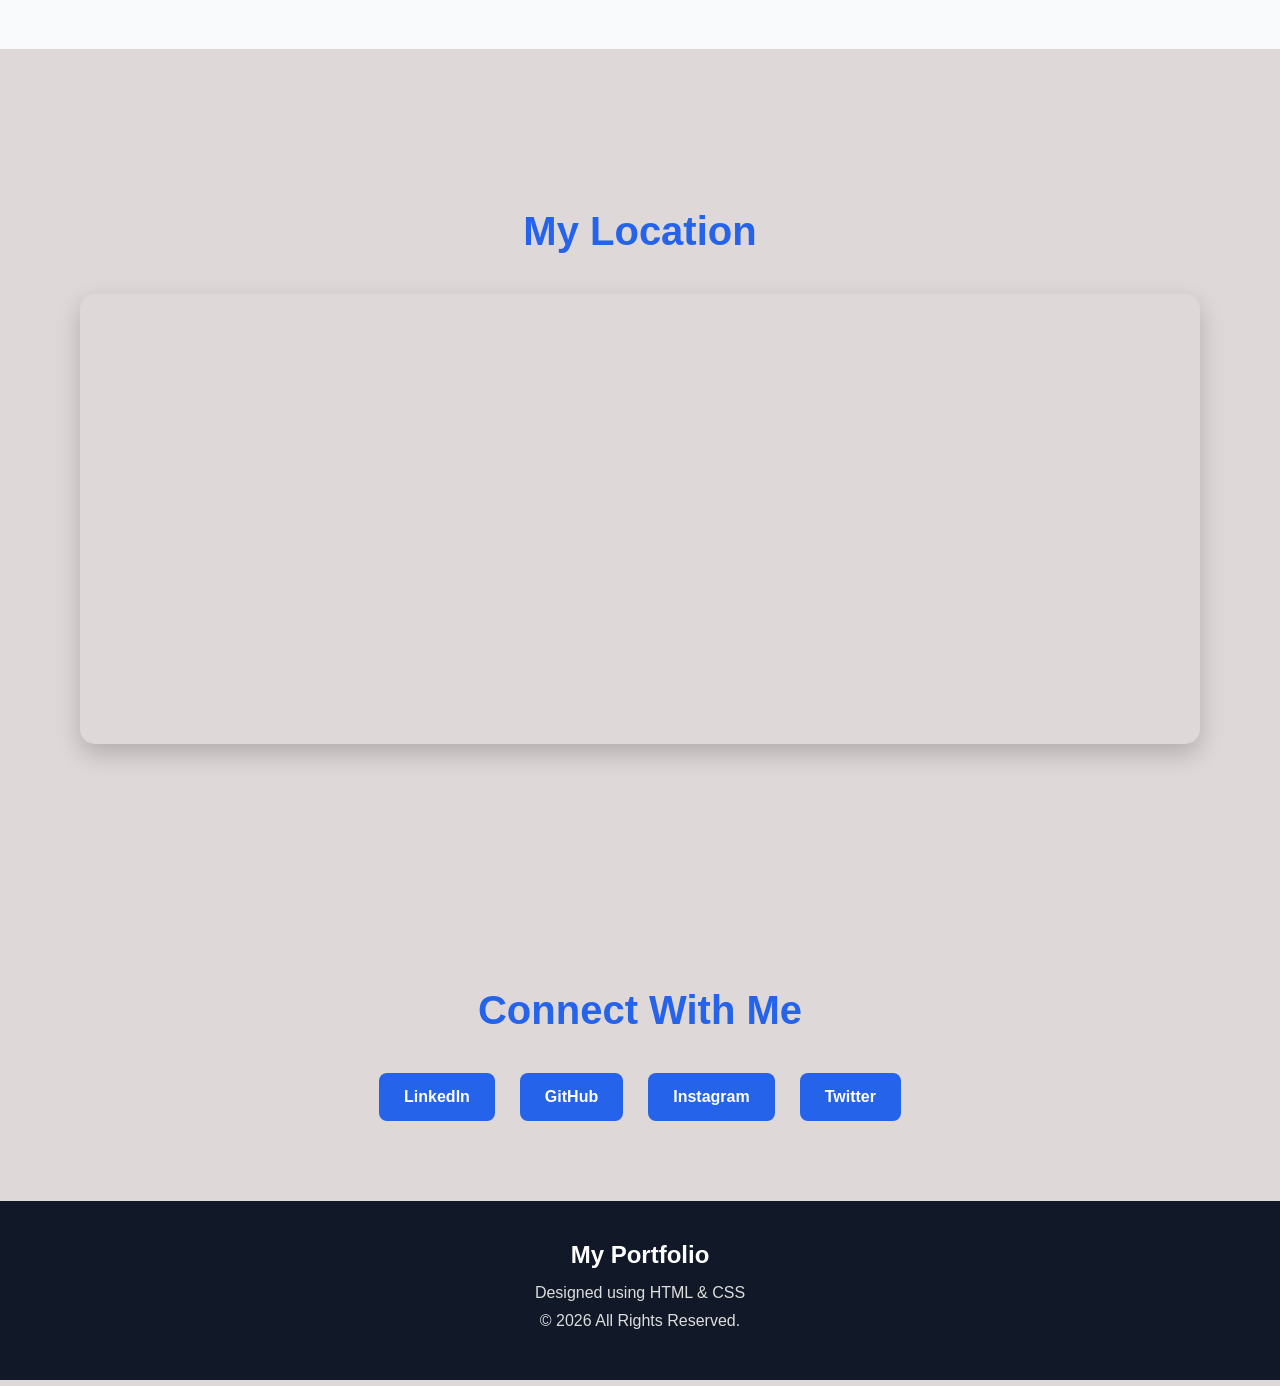
==== commit f80f3b6d: "Update index.html" ====
--- a/index.html
+++ b/index.html
@@ -40,7 +40,7 @@
 
     <!-- Website Logo -->
     <link rel="icon"
-          href="images/logo.png">
+          href="images/123.jpg">
 
     <!-- External CSS -->
     <link rel="stylesheet"
@@ -60,7 +60,7 @@
 
     <div class="logo">
 
-        <img src="images/logo.png"
+        <img src="123.jpg"
              alt="Logo">
 
         <h2>My Portfolio</h2>
@@ -178,7 +178,7 @@
 
     <div class="hero-image">
 
-        <img src="C:\Users\SPOORTHY\Downloads\123.jpg"
+        <img src="123.jpg"
              alt="profile">
 
     </div>
@@ -201,7 +201,7 @@
 
         <div class="about-image">
 
-            <img src="images/profile.png"
+            <img src="images/123.jpg"
                  alt="Profile Image">
 
         </div>
@@ -948,4 +948,4 @@
 =========================================== -->
 </body>
 
-</html>+</html>
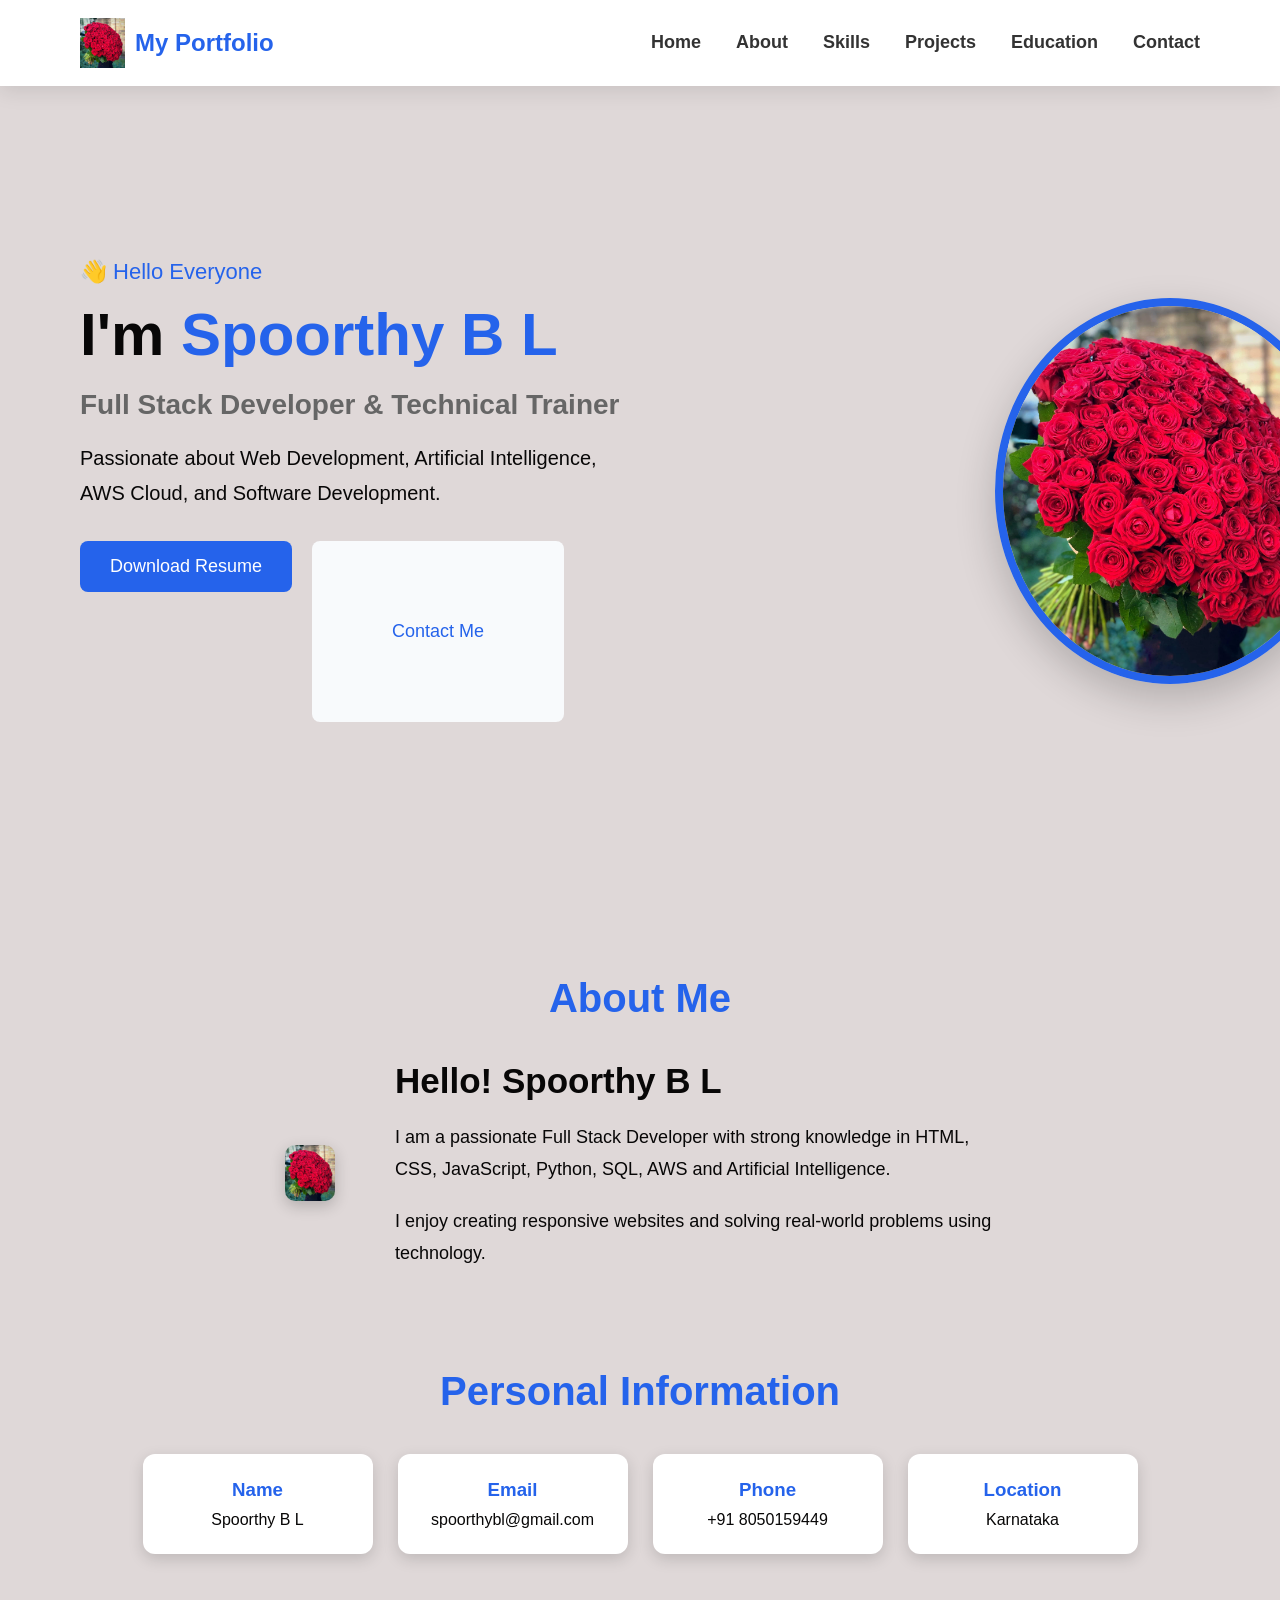
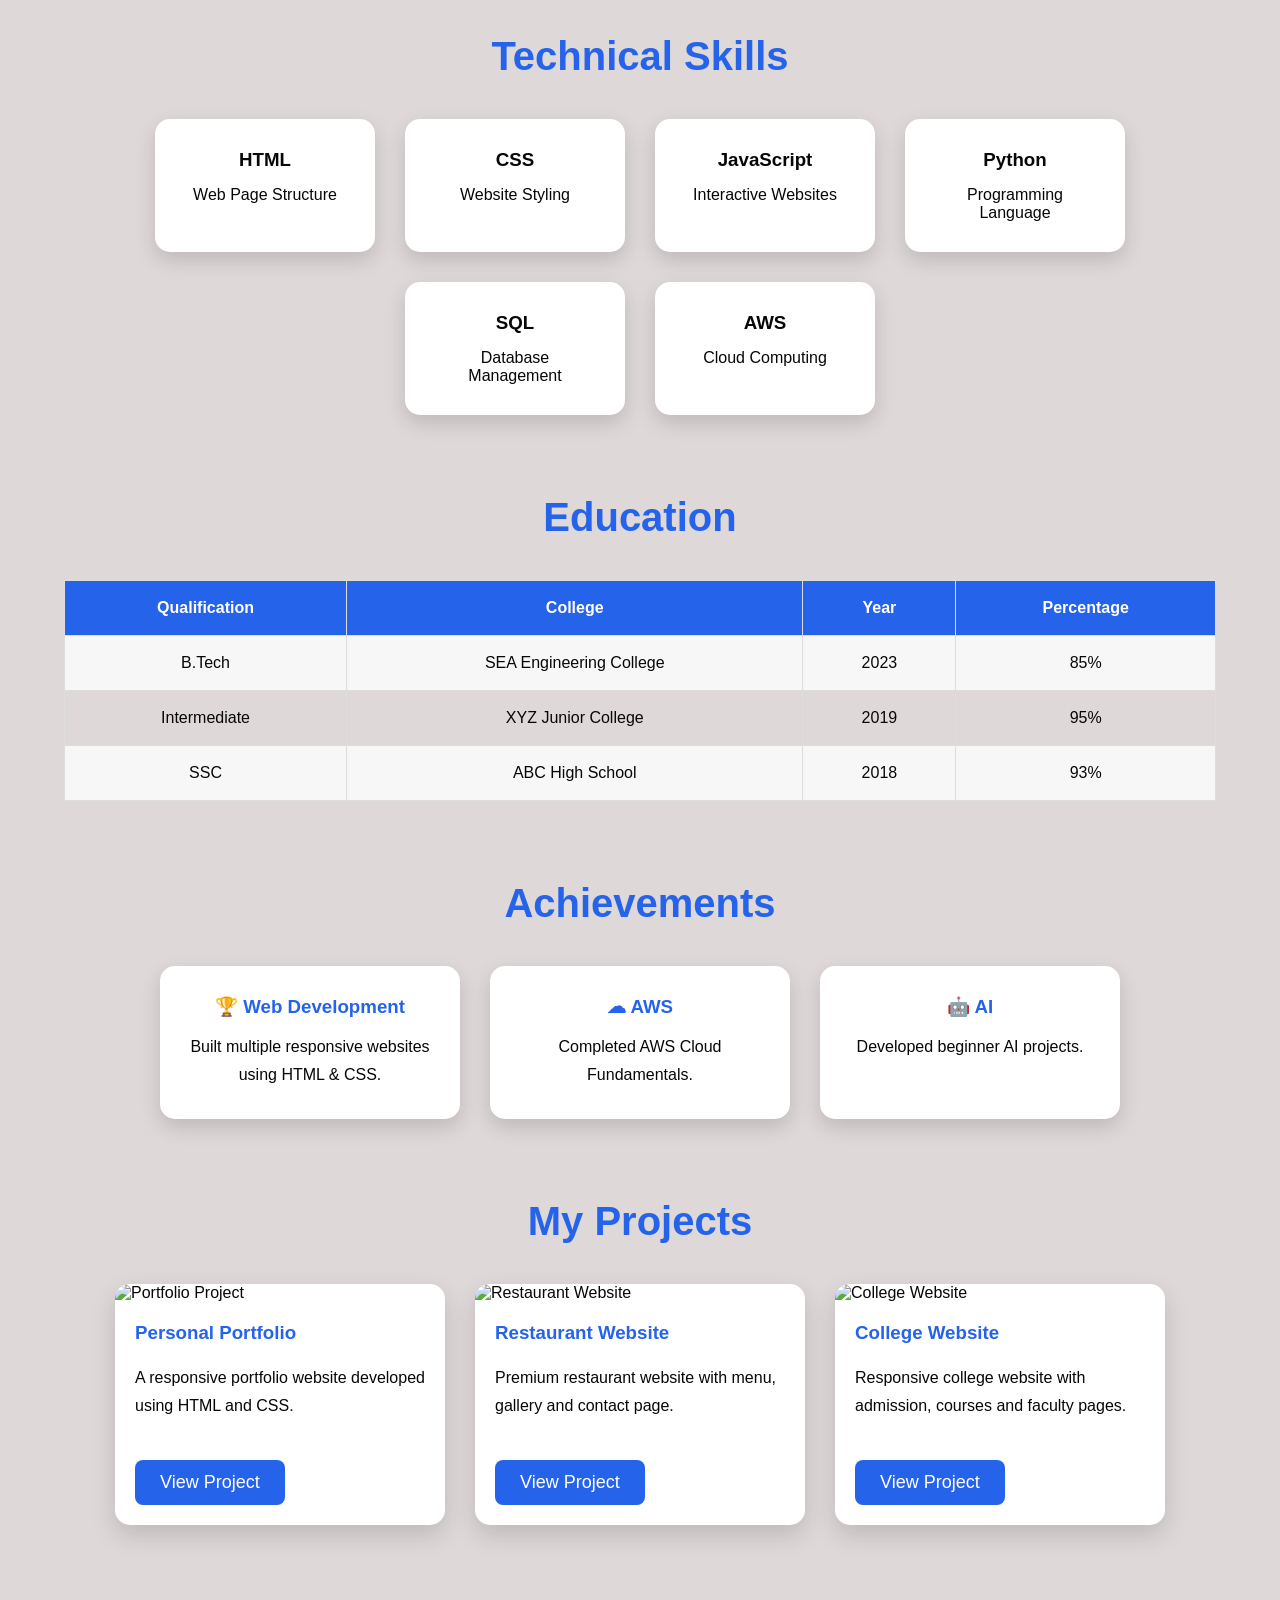
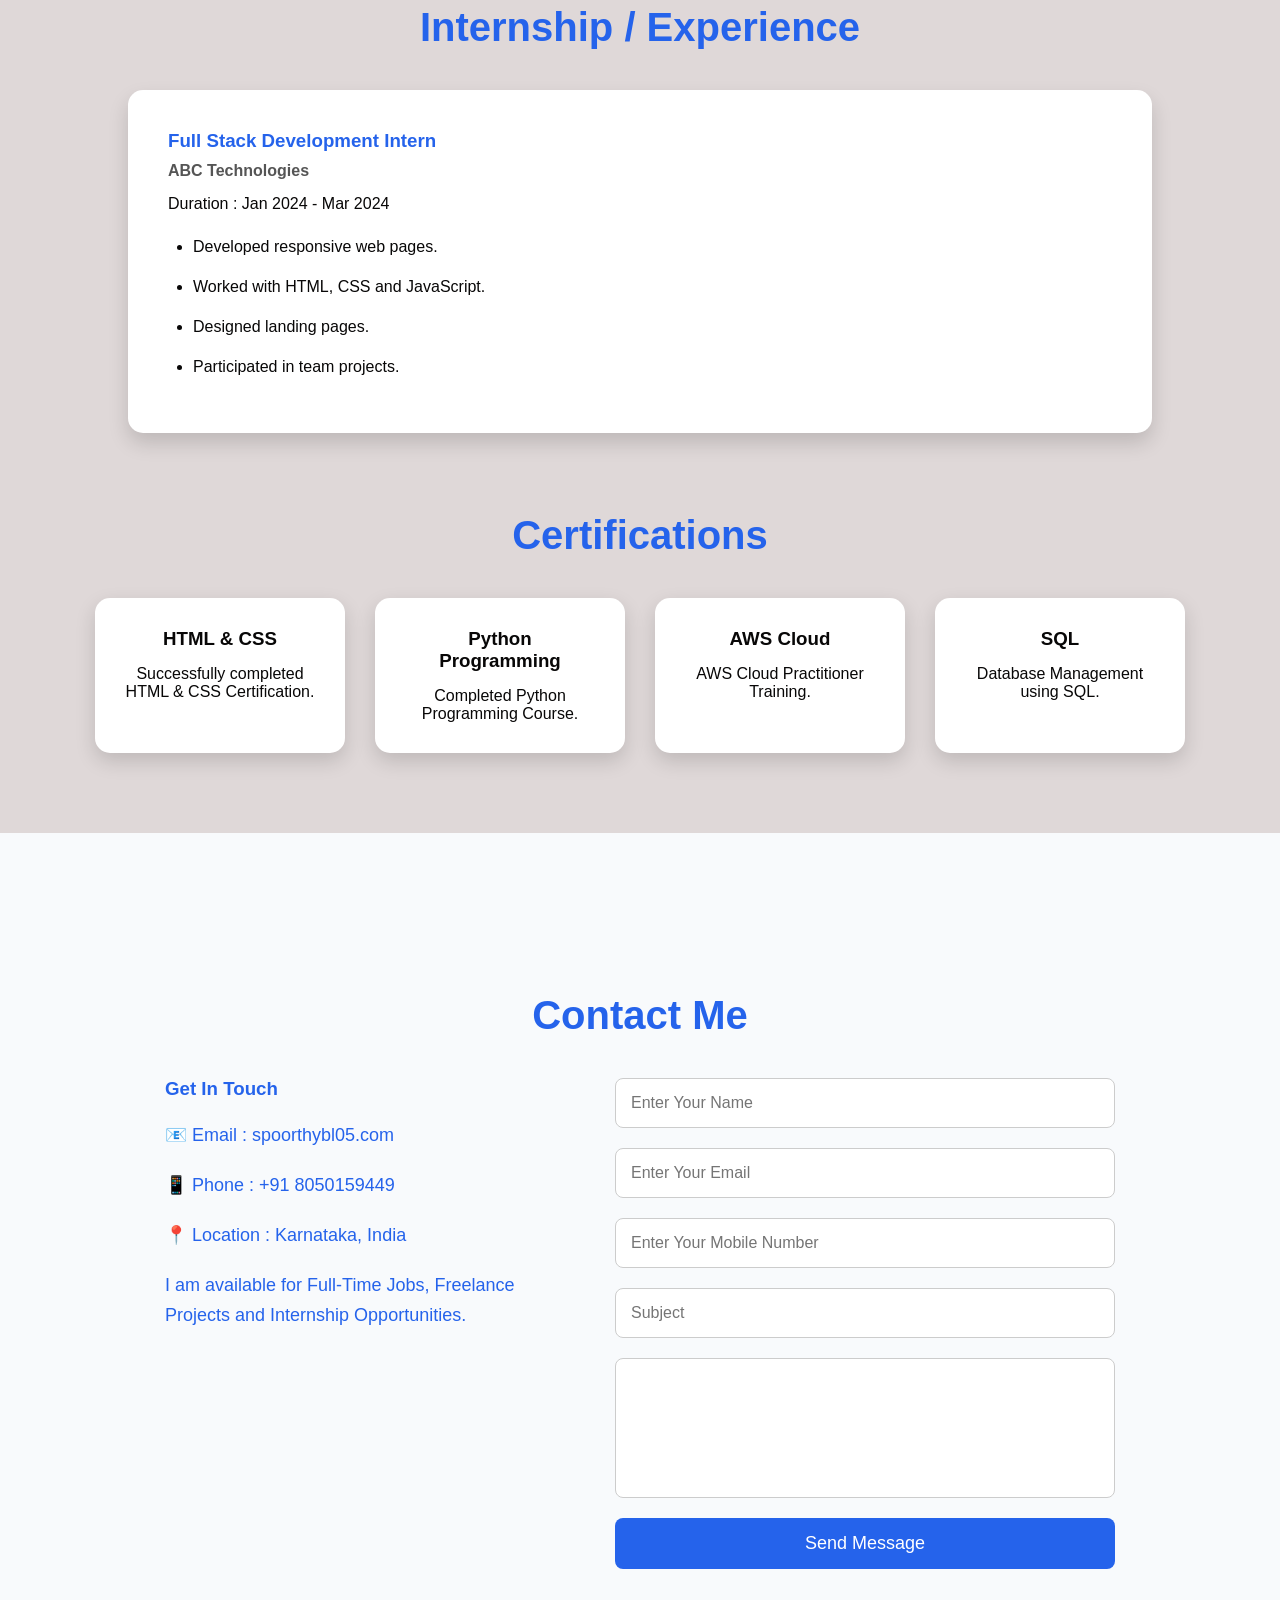
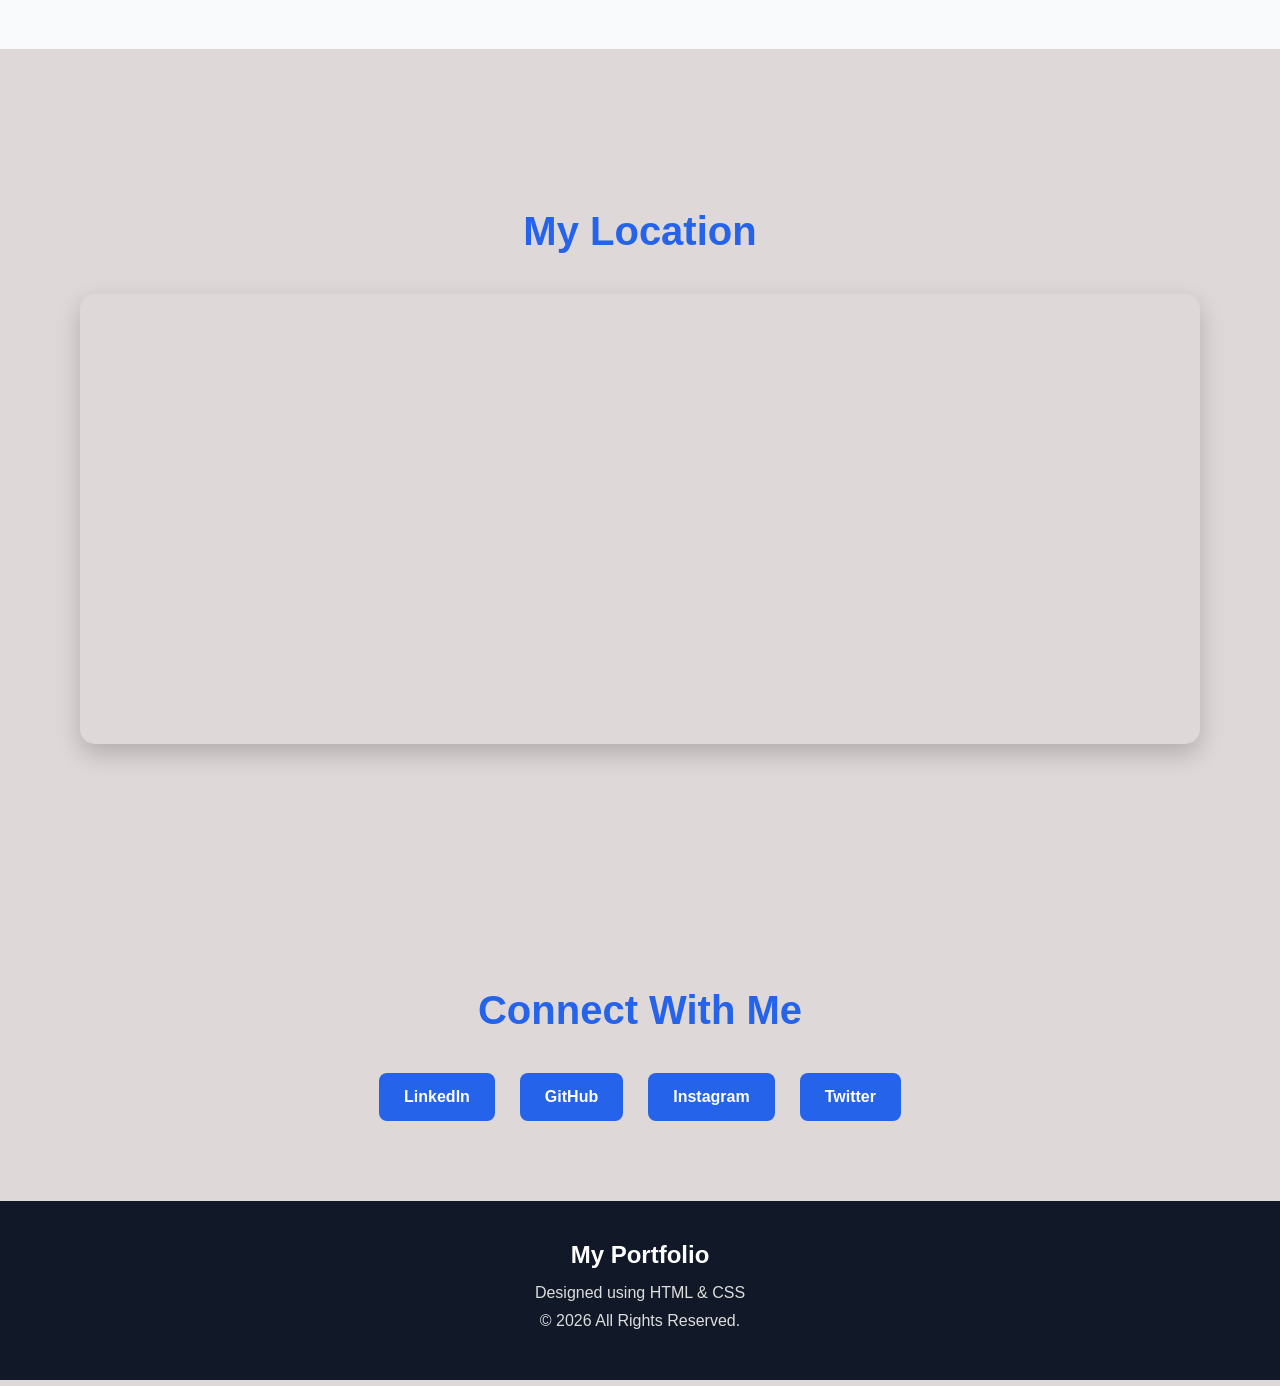
==== commit f4ead5c6: "Update index.html" ====
--- a/index.html
+++ b/index.html
@@ -201,7 +201,7 @@
 
         <div class="about-image">
 
-            <img src="images/123.jpg"
+            <img src="123.jpg"
                  alt="Profile Image">
 
         </div>
